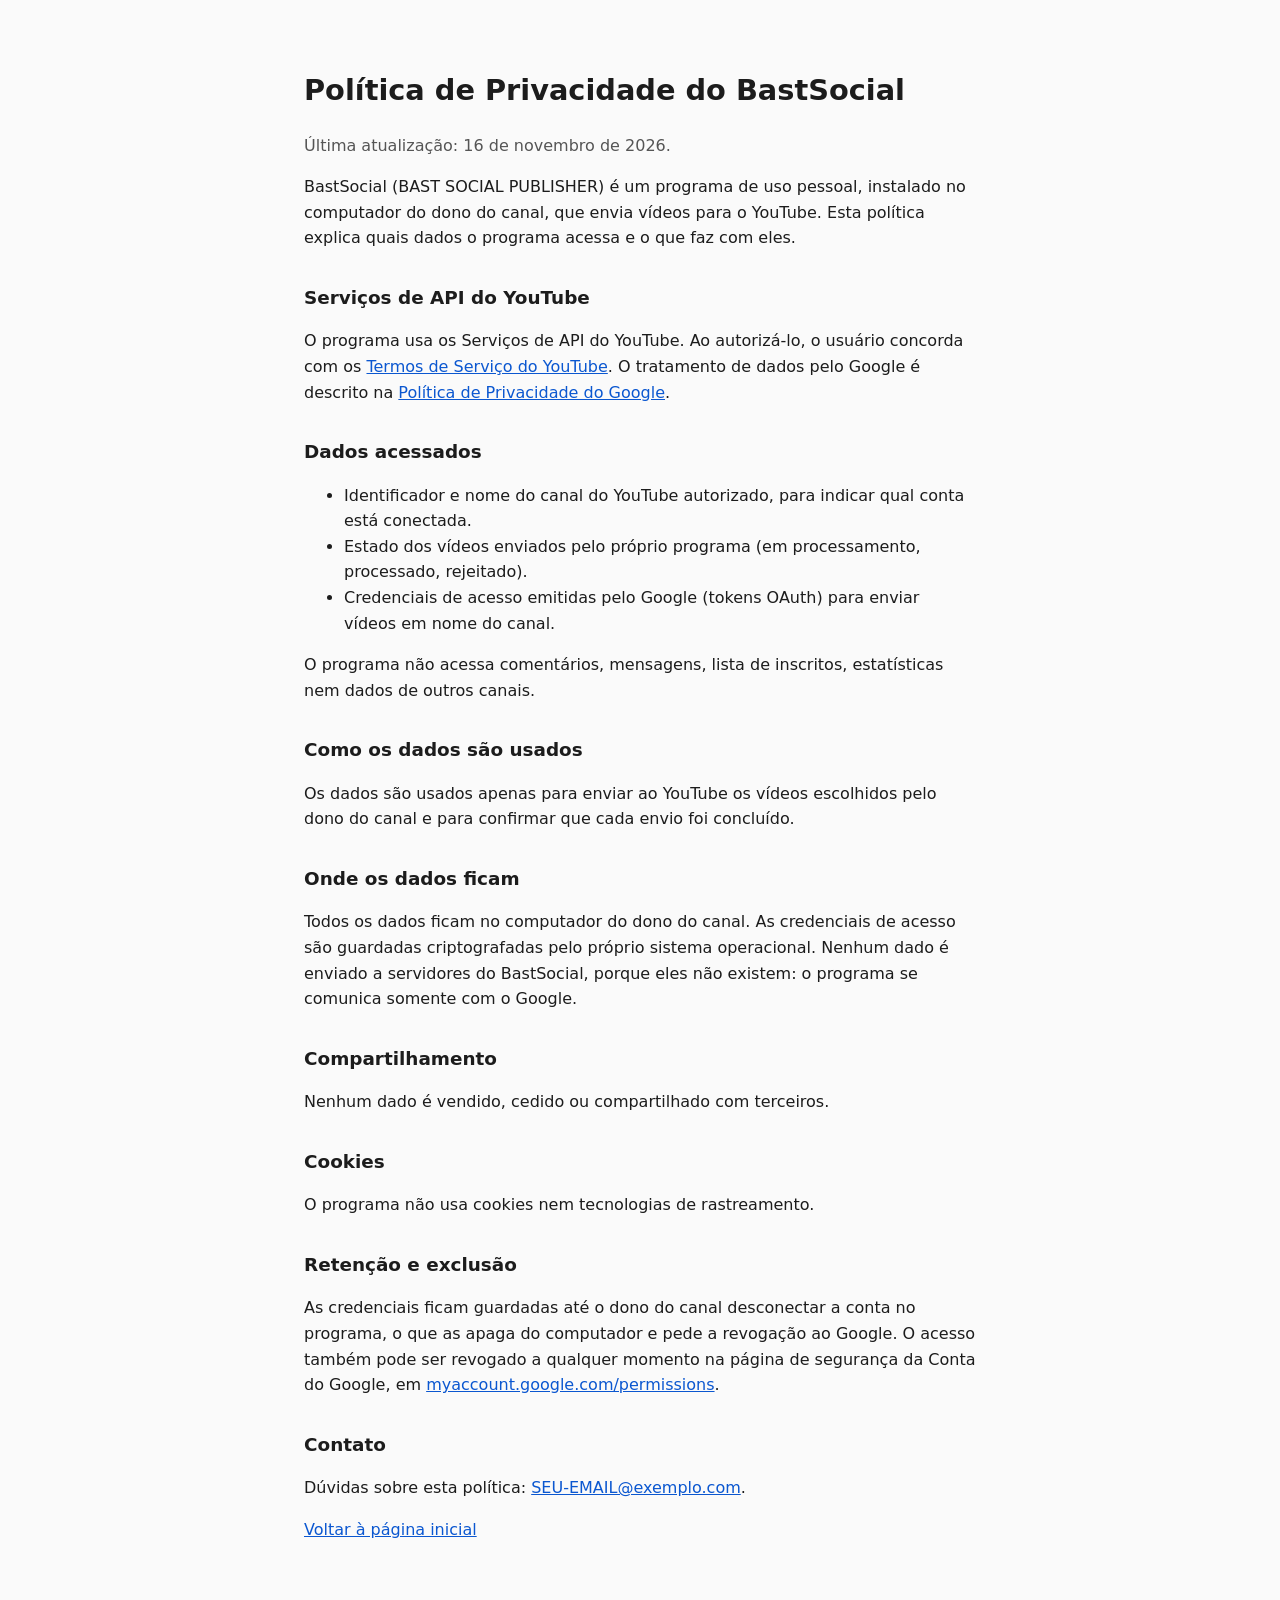
==== site/privacidade.html @ fffdb1c7 "BAST SOCIAL PUBLISHER V2: importacao, agendador, fila e conector do YouTube Etapa 1: servico do Wind" ====
<!doctype html>
<html lang="pt-BR">
<head>
  <meta charset="utf-8">
  <meta name="viewport" content="width=device-width, initial-scale=1">
  <title>Política de Privacidade - BastSocial</title>
  <style>
    body { font-family: system-ui, -apple-system, "Segoe UI", sans-serif; line-height: 1.6; color: #1c1c1c; background: #fafafa; margin: 0; }
    main { max-width: 42rem; margin: 0 auto; padding: 3rem 1.25rem; }
    h1 { font-size: 1.8rem; }
    h2 { font-size: 1.15rem; margin-top: 2rem; }
    a { color: #0b57d0; }
    .date { color: #555; }
  </style>
</head>
<body>
<main>
  <h1>Política de Privacidade do BastSocial</h1>
  <p class="date">Última atualização: 16 de novembro de 2026.</p>

  <p>BastSocial (BAST SOCIAL PUBLISHER) é um programa de uso pessoal, instalado no computador do
  dono do canal, que envia vídeos para o YouTube. Esta política explica quais dados o programa
  acessa e o que faz com eles.</p>

  <h2>Serviços de API do YouTube</h2>
  <p>O programa usa os Serviços de API do YouTube. Ao autorizá-lo, o usuário concorda com os
  <a href="https://www.youtube.com/t/terms">Termos de Serviço do YouTube</a>. O tratamento de dados
  pelo Google é descrito na
  <a href="https://www.google.com/policies/privacy">Política de Privacidade do Google</a>.</p>

  <h2>Dados acessados</h2>
  <ul>
    <li>Identificador e nome do canal do YouTube autorizado, para indicar qual conta está conectada.</li>
    <li>Estado dos vídeos enviados pelo próprio programa (em processamento, processado, rejeitado).</li>
    <li>Credenciais de acesso emitidas pelo Google (tokens OAuth) para enviar vídeos em nome do canal.</li>
  </ul>
  <p>O programa não acessa comentários, mensagens, lista de inscritos, estatísticas nem dados de outros canais.</p>

  <h2>Como os dados são usados</h2>
  <p>Os dados são usados apenas para enviar ao YouTube os vídeos escolhidos pelo dono do canal e para
  confirmar que cada envio foi concluído.</p>

  <h2>Onde os dados ficam</h2>
  <p>Todos os dados ficam no computador do dono do canal. As credenciais de acesso são guardadas
  criptografadas pelo próprio sistema operacional. Nenhum dado é enviado a servidores do BastSocial,
  porque eles não existem: o programa se comunica somente com o Google.</p>

  <h2>Compartilhamento</h2>
  <p>Nenhum dado é vendido, cedido ou compartilhado com terceiros.</p>

  <h2>Cookies</h2>
  <p>O programa não usa cookies nem tecnologias de rastreamento.</p>

  <h2>Retenção e exclusão</h2>
  <p>As credenciais ficam guardadas até o dono do canal desconectar a conta no programa, o que as apaga
  do computador e pede a revogação ao Google. O acesso também pode ser revogado a qualquer momento na
  página de segurança da Conta do Google, em
  <a href="https://myaccount.google.com/permissions">myaccount.google.com/permissions</a>.</p>

  <h2>Contato</h2>
  <p>Dúvidas sobre esta política: <a href="mailto:SEU-EMAIL@exemplo.com">SEU-EMAIL@exemplo.com</a>.</p>

  <p><a href="index.html">Voltar à página inicial</a></p>
</main>
</body>
</html>
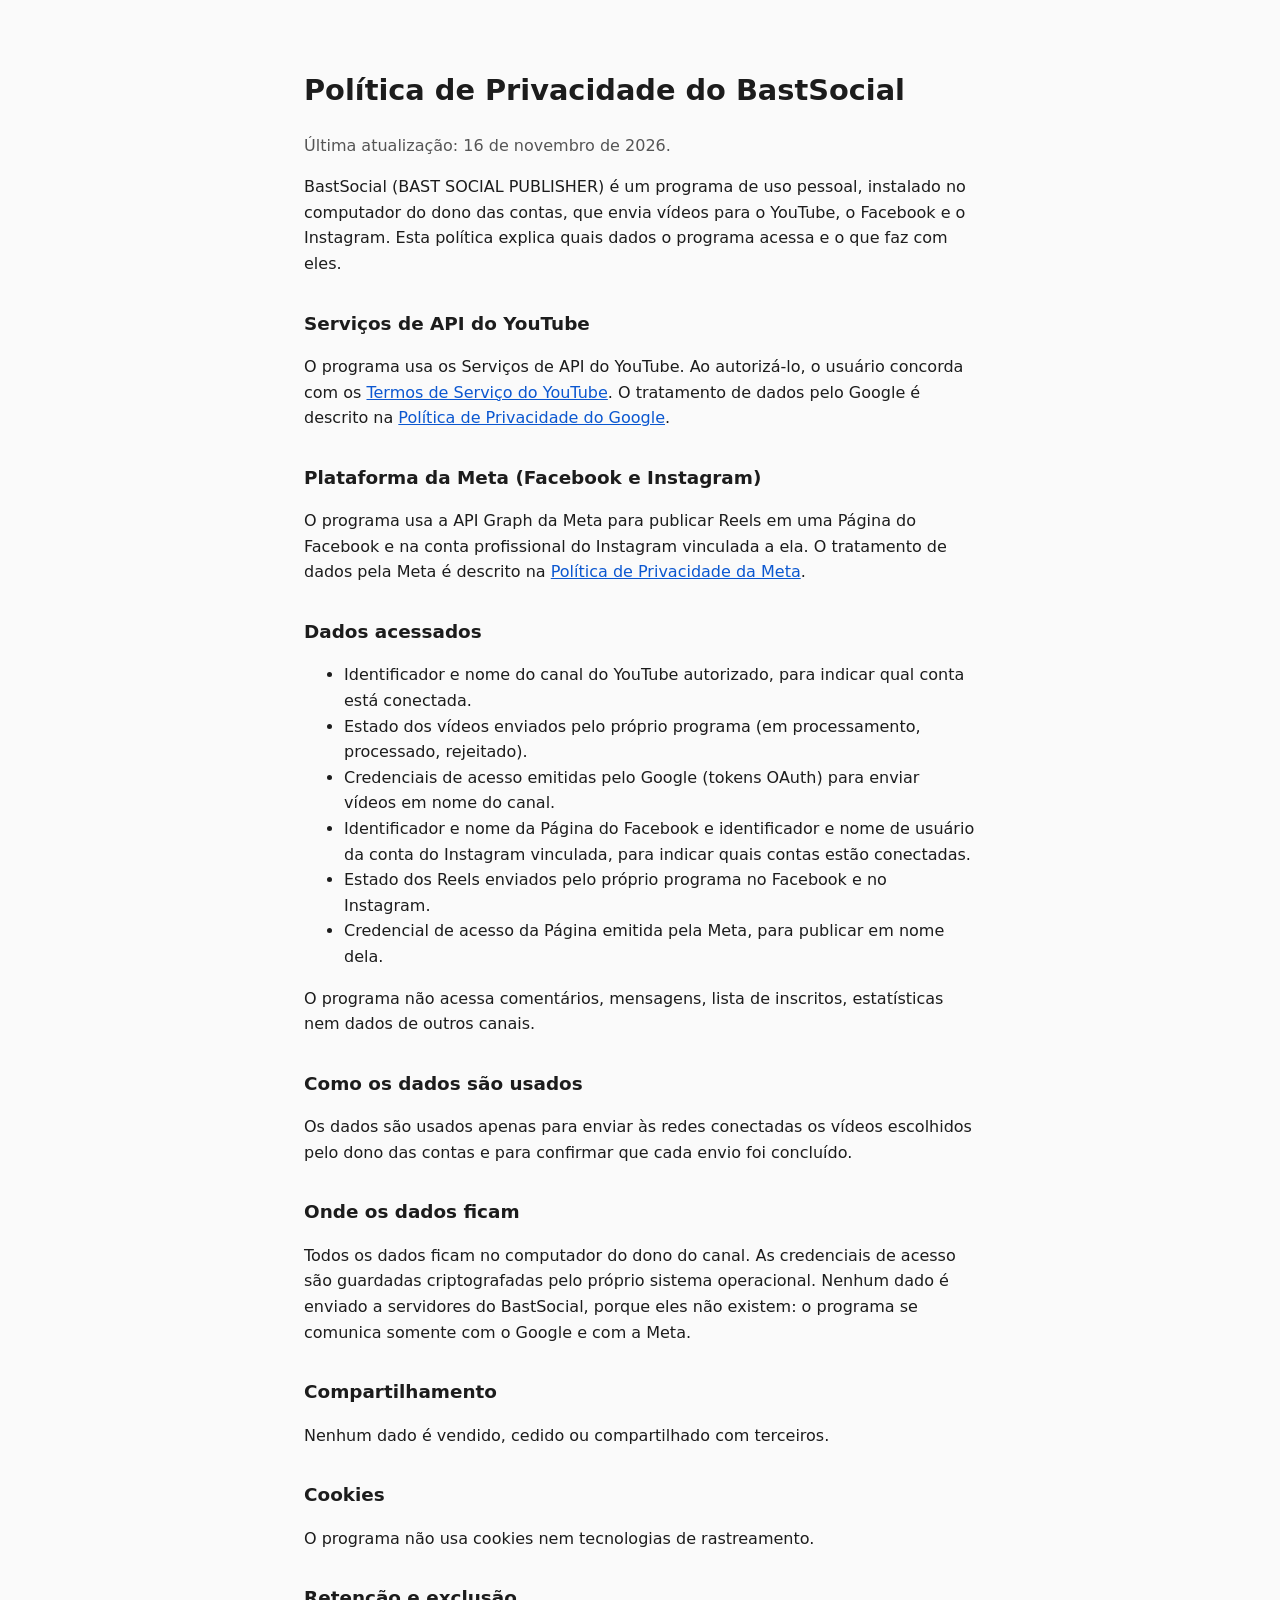
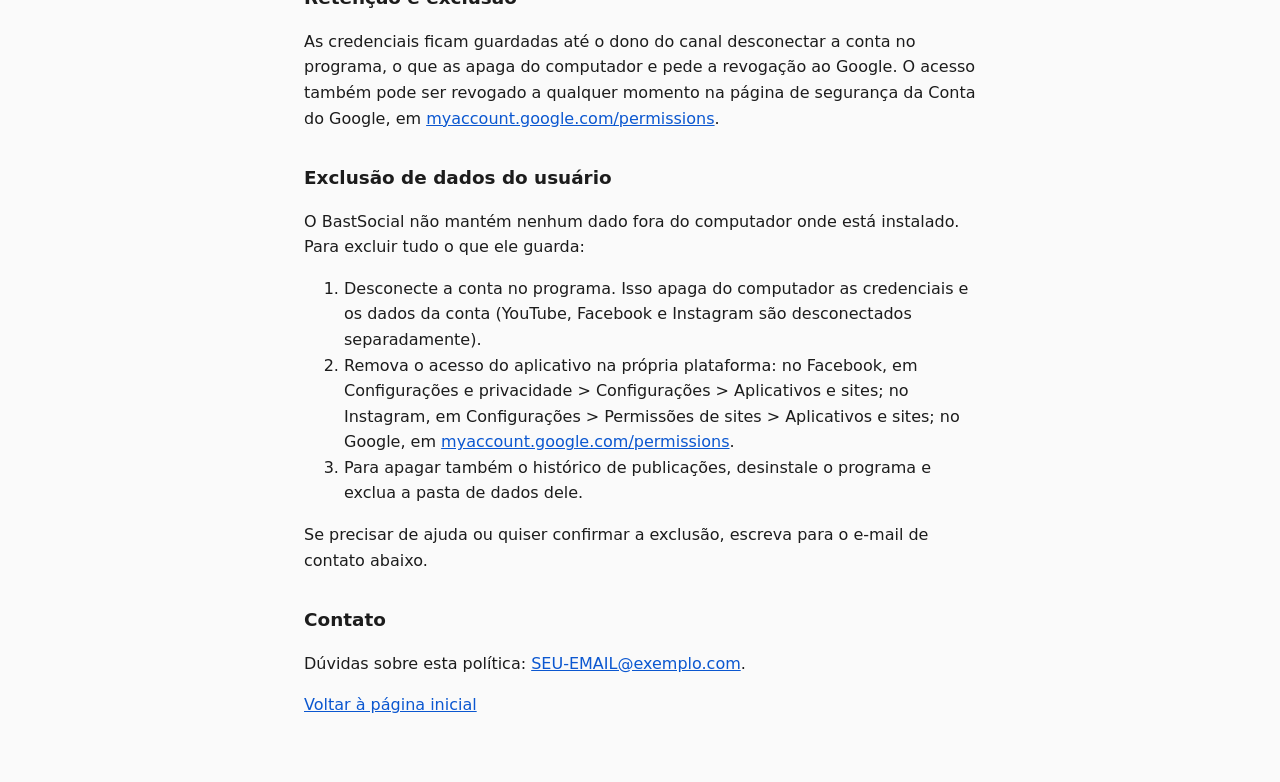
==== commit 2ac8cf70: "Primeiro envio real na Meta: guia atualizado, conferidor de chave e politica de privacidade - docs: " ====
--- a/site/privacidade.html
+++ b/site/privacidade.html
@@ -19,8 +19,8 @@
   <p class="date">Última atualização: 16 de novembro de 2026.</p>
 
   <p>BastSocial (BAST SOCIAL PUBLISHER) é um programa de uso pessoal, instalado no computador do
-  dono do canal, que envia vídeos para o YouTube. Esta política explica quais dados o programa
-  acessa e o que faz com eles.</p>
+  dono das contas, que envia vídeos para o YouTube, o Facebook e o Instagram. Esta política explica
+  quais dados o programa acessa e o que faz com eles.</p>
 
   <h2>Serviços de API do YouTube</h2>
   <p>O programa usa os Serviços de API do YouTube. Ao autorizá-lo, o usuário concorda com os
@@ -28,22 +28,31 @@
   pelo Google é descrito na
   <a href="https://www.google.com/policies/privacy">Política de Privacidade do Google</a>.</p>
 
+  <h2>Plataforma da Meta (Facebook e Instagram)</h2>
+  <p>O programa usa a API Graph da Meta para publicar Reels em uma Página do Facebook e na conta
+  profissional do Instagram vinculada a ela. O tratamento de dados pela Meta é descrito na
+  <a href="https://www.facebook.com/privacy/policy">Política de Privacidade da Meta</a>.</p>
+
   <h2>Dados acessados</h2>
   <ul>
     <li>Identificador e nome do canal do YouTube autorizado, para indicar qual conta está conectada.</li>
     <li>Estado dos vídeos enviados pelo próprio programa (em processamento, processado, rejeitado).</li>
     <li>Credenciais de acesso emitidas pelo Google (tokens OAuth) para enviar vídeos em nome do canal.</li>
+    <li>Identificador e nome da Página do Facebook e identificador e nome de usuário da conta do Instagram
+    vinculada, para indicar quais contas estão conectadas.</li>
+    <li>Estado dos Reels enviados pelo próprio programa no Facebook e no Instagram.</li>
+    <li>Credencial de acesso da Página emitida pela Meta, para publicar em nome dela.</li>
   </ul>
   <p>O programa não acessa comentários, mensagens, lista de inscritos, estatísticas nem dados de outros canais.</p>
 
   <h2>Como os dados são usados</h2>
-  <p>Os dados são usados apenas para enviar ao YouTube os vídeos escolhidos pelo dono do canal e para
-  confirmar que cada envio foi concluído.</p>
+  <p>Os dados são usados apenas para enviar às redes conectadas os vídeos escolhidos pelo dono das
+  contas e para confirmar que cada envio foi concluído.</p>
 
   <h2>Onde os dados ficam</h2>
   <p>Todos os dados ficam no computador do dono do canal. As credenciais de acesso são guardadas
   criptografadas pelo próprio sistema operacional. Nenhum dado é enviado a servidores do BastSocial,
-  porque eles não existem: o programa se comunica somente com o Google.</p>
+  porque eles não existem: o programa se comunica somente com o Google e com a Meta.</p>
 
   <h2>Compartilhamento</h2>
   <p>Nenhum dado é vendido, cedido ou compartilhado com terceiros.</p>
@@ -57,6 +66,20 @@
   página de segurança da Conta do Google, em
   <a href="https://myaccount.google.com/permissions">myaccount.google.com/permissions</a>.</p>
 
+  <h2 id="exclusao-de-dados">Exclusão de dados do usuário</h2>
+  <p>O BastSocial não mantém nenhum dado fora do computador onde está instalado. Para excluir tudo o
+  que ele guarda:</p>
+  <ol>
+    <li>Desconecte a conta no programa. Isso apaga do computador as credenciais e os dados da conta
+    (YouTube, Facebook e Instagram são desconectados separadamente).</li>
+    <li>Remova o acesso do aplicativo na própria plataforma: no Facebook, em Configurações e privacidade
+    &gt; Configurações &gt; Aplicativos e sites; no Instagram, em Configurações &gt; Permissões de sites &gt;
+    Aplicativos e sites; no Google, em
+    <a href="https://myaccount.google.com/permissions">myaccount.google.com/permissions</a>.</li>
+    <li>Para apagar também o histórico de publicações, desinstale o programa e exclua a pasta de dados dele.</li>
+  </ol>
+  <p>Se precisar de ajuda ou quiser confirmar a exclusão, escreva para o e-mail de contato abaixo.</p>
+
   <h2>Contato</h2>
   <p>Dúvidas sobre esta política: <a href="mailto:SEU-EMAIL@exemplo.com">SEU-EMAIL@exemplo.com</a>.</p>
 
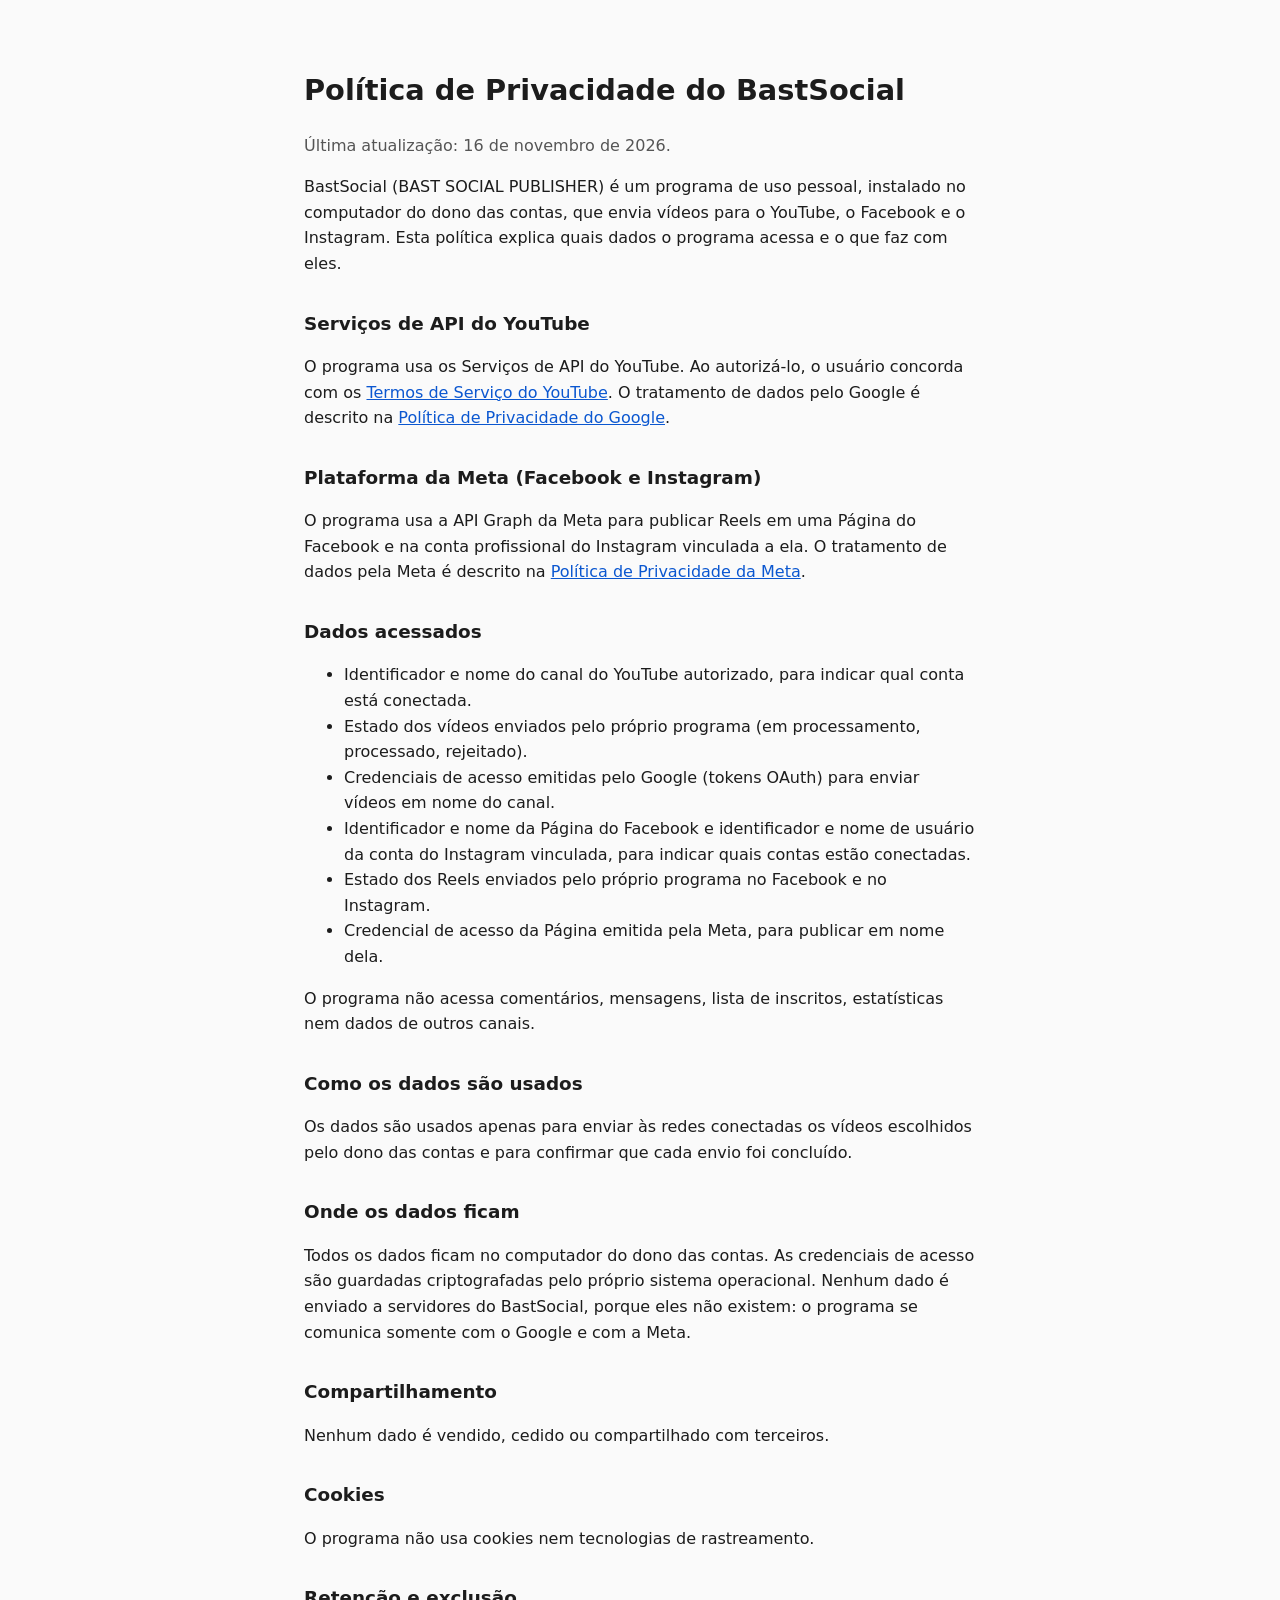
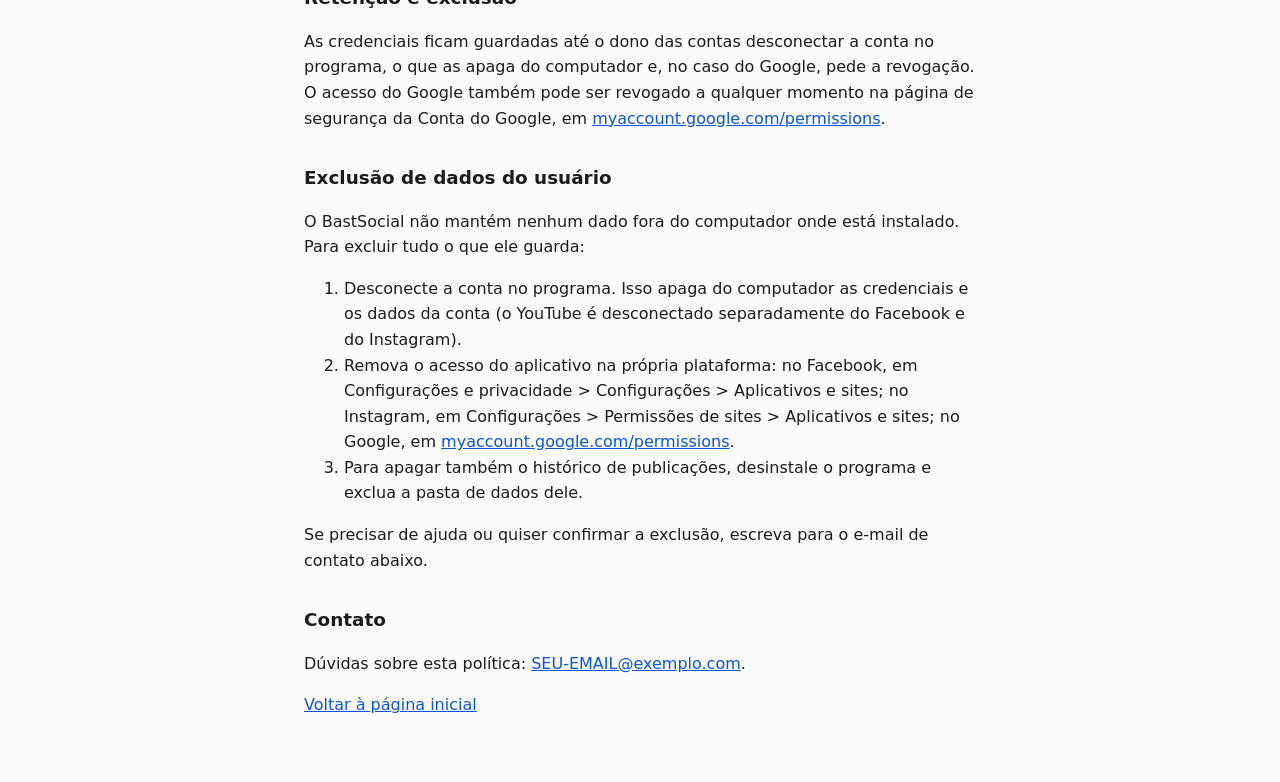
==== commit 2bba68ba: "Politica de privacidade: ajusta frases sobre desconexao e revogacao Co-Authored-By: Claude Fable 5.2" ====
--- a/site/privacidade.html
+++ b/site/privacidade.html
@@ -50,7 +50,7 @@
   contas e para confirmar que cada envio foi concluído.</p>
 
   <h2>Onde os dados ficam</h2>
-  <p>Todos os dados ficam no computador do dono do canal. As credenciais de acesso são guardadas
+  <p>Todos os dados ficam no computador do dono das contas. As credenciais de acesso são guardadas
   criptografadas pelo próprio sistema operacional. Nenhum dado é enviado a servidores do BastSocial,
   porque eles não existem: o programa se comunica somente com o Google e com a Meta.</p>
 
@@ -61,9 +61,9 @@
   <p>O programa não usa cookies nem tecnologias de rastreamento.</p>
 
   <h2>Retenção e exclusão</h2>
-  <p>As credenciais ficam guardadas até o dono do canal desconectar a conta no programa, o que as apaga
-  do computador e pede a revogação ao Google. O acesso também pode ser revogado a qualquer momento na
-  página de segurança da Conta do Google, em
+  <p>As credenciais ficam guardadas até o dono das contas desconectar a conta no programa, o que as apaga
+  do computador e, no caso do Google, pede a revogação. O acesso do Google também pode ser revogado a
+  qualquer momento na página de segurança da Conta do Google, em
   <a href="https://myaccount.google.com/permissions">myaccount.google.com/permissions</a>.</p>
 
   <h2 id="exclusao-de-dados">Exclusão de dados do usuário</h2>
@@ -71,7 +71,7 @@
   que ele guarda:</p>
   <ol>
     <li>Desconecte a conta no programa. Isso apaga do computador as credenciais e os dados da conta
-    (YouTube, Facebook e Instagram são desconectados separadamente).</li>
+    (o YouTube é desconectado separadamente do Facebook e do Instagram).</li>
     <li>Remova o acesso do aplicativo na própria plataforma: no Facebook, em Configurações e privacidade
     &gt; Configurações &gt; Aplicativos e sites; no Instagram, em Configurações &gt; Permissões de sites &gt;
     Aplicativos e sites; no Google, em
